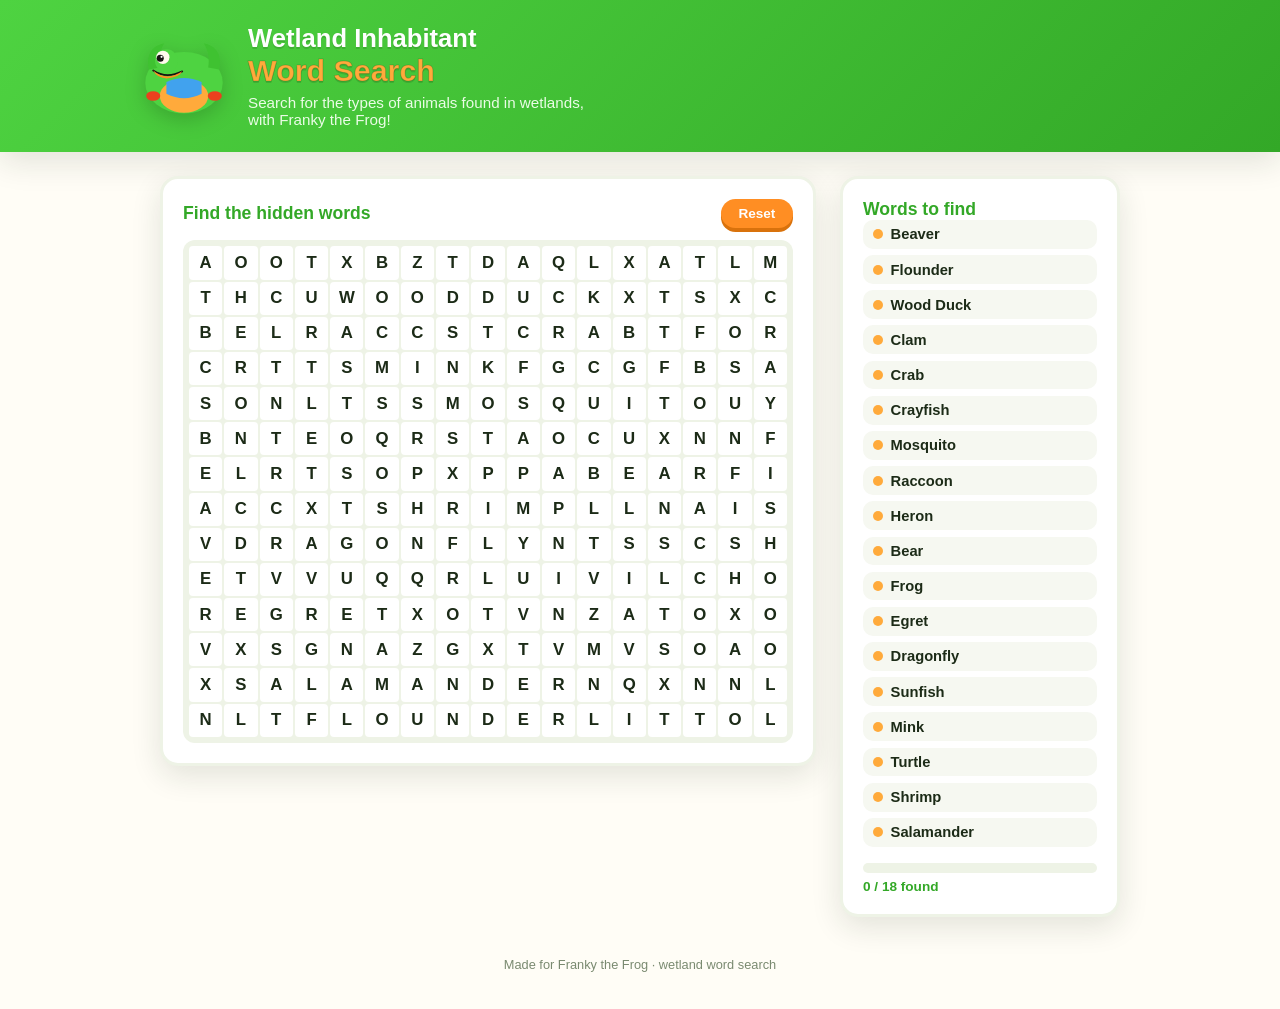
==== index.html @ 20b8e53e "Add Franky-themed wetland word search webapp Static HTML/CSS/JS page that renders the wetland inhabi" ====
<!doctype html>
<html lang="en">
<head>
<meta charset="UTF-8" />
<meta name="viewport" content="width=device-width, initial-scale=1.0" />
<title>Franky's Wetland Word Search</title>
<link rel="icon" href="data:image/svg+xml,%3Csvg xmlns='http://www.w3.org/2000/svg' viewBox='0 0 100 100'%3E%3Ccircle cx='50' cy='55' r='42' fill='%234ED341'/%3E%3Ccircle cx='34' cy='38' r='11' fill='%23fff'/%3E%3Ccircle cx='30' cy='38' r='6' fill='%23111'/%3E%3C/svg%3E" />
<link rel="stylesheet" href="styles.css" />
</head>
<body>
  <div class="pond-bg" aria-hidden="true"></div>

  <header class="site-header">
    <div class="header-inner">
      <div class="mascot" aria-hidden="true">
        <svg viewBox="0 0 200 200" class="franky-svg">
          <ellipse cx="100" cy="120" rx="88" ry="70" fill="#4ED341"/>
          <path d="M20 90 Q10 40 55 30 Q40 55 45 85 Z" fill="#3fc231"/>
          <path d="M180 90 Q190 40 145 30 Q160 55 155 85 Z" fill="#3fc231"/>
          <circle cx="60" cy="70" r="26" fill="#4ED341"/>
          <circle cx="52" cy="62" r="15" fill="#FFF9EC"/>
          <circle cx="46" cy="64" r="8" fill="#161311"/>
          <circle cx="49" cy="61" r="2.4" fill="#fff"/>
          <path d="M30 92 Q60 112 96 94" stroke="#161311" stroke-width="4" fill="none" stroke-linecap="round"/>
          <path d="M30 92 Q60 118 96 94 Q90 108 60 110 Q38 108 30 92Z" fill="#FF8E23"/>
          <ellipse cx="100" cy="150" rx="55" ry="38" fill="#FFAA3B"/>
          <path d="M60 118 Q100 100 140 118 L140 145 Q100 165 60 145 Z" fill="#41A2EE"/>
          <ellipse cx="30" cy="150" rx="16" ry="11" fill="#EA401E"/>
          <ellipse cx="170" cy="150" rx="16" ry="11" fill="#EA401E"/>
        </svg>
      </div>
      <div class="title-block">
        <h1>Wetland Inhabitant<span>Word Search</span></h1>
        <p class="subtitle">Search for the types of animals found in wetlands, with Franky the Frog!</p>
      </div>
    </div>
  </header>

  <main class="layout">
    <section class="puzzle-panel" aria-label="Word search grid">
      <div class="panel-head">
        <h2>Find the hidden words</h2>
        <button id="reset-btn" class="btn-reset" type="button">Reset</button>
      </div>
      <div id="grid" class="grid" role="grid" aria-label="Word search puzzle"></div>
    </section>

    <aside class="word-panel" aria-label="Word list">
      <h2>Words to find</h2>
      <ul id="word-list" class="word-list"></ul>
      <div class="progress">
        <div class="progress-bar"><div id="progress-fill" class="progress-fill"></div></div>
        <span id="progress-label">0 / 18 found</span>
      </div>
    </aside>
  </main>

  <div id="win-banner" class="win-banner hidden" role="status">
    <div class="win-card">
      <div class="win-mascot" aria-hidden="true">
        <svg viewBox="0 0 200 200" class="franky-svg">
          <ellipse cx="100" cy="120" rx="88" ry="70" fill="#4ED341"/>
          <circle cx="60" cy="70" r="26" fill="#4ED341"/>
          <circle cx="52" cy="62" r="15" fill="#FFF9EC"/>
          <circle cx="46" cy="64" r="8" fill="#161311"/>
          <circle cx="49" cy="61" r="2.4" fill="#fff"/>
          <path d="M30 92 Q60 118 96 94 Q90 108 60 110 Q38 108 30 92Z" fill="#FF8E23"/>
          <ellipse cx="100" cy="150" rx="55" ry="38" fill="#FFAA3B"/>
          <path d="M60 118 Q100 100 140 118 L140 145 Q100 165 60 145 Z" fill="#41A2EE"/>
        </svg>
      </div>
      <h2>Ribbit-ing job!</h2>
      <p>You found every wetland inhabitant.</p>
      <button id="play-again-btn" class="btn-reset" type="button">Play again</button>
    </div>
  </div>

  <footer class="site-footer">
    <p>Made for Franky the Frog &middot; wetland word search</p>
  </footer>

  <script src="script.js"></script>
</body>
</html>
---- styles.css ----
:root {
  --green: #4ED341;
  --green-dark: #33a827;
  --orange: #FF8E23;
  --blue: #41A2EE;
  --tan: #FFAA3B;
  --red: #EA401E;
  --ink: #1c2b17;
  --paper: #fffdf6;
  --card: #ffffff;
  --shadow: 0 10px 30px rgba(28, 43, 23, 0.12);
  font-size: 16px;
}

* { box-sizing: border-box; }

html, body {
  margin: 0;
  padding: 0;
  min-height: 100%;
  font-family: "Trebuchet MS", "Segoe UI", Verdana, sans-serif;
  color: var(--ink);
  background: var(--paper);
}

.pond-bg {
  position: fixed;
  inset: 0;
  z-index: -1;
  background:
    radial-gradient(circle at 8% 12%, rgba(78, 211, 65, 0.18), transparent 40%),
    radial-gradient(circle at 92% 20%, rgba(65, 162, 238, 0.15), transparent 45%),
    radial-gradient(circle at 50% 95%, rgba(255, 170, 59, 0.16), transparent 50%),
    var(--paper);
}

.site-header {
  background: linear-gradient(135deg, var(--green) 0%, var(--green-dark) 100%);
  padding: 1.5rem 1.25rem;
  box-shadow: var(--shadow);
}

.header-inner {
  max-width: 1000px;
  margin: 0 auto;
  display: flex;
  align-items: center;
  gap: 1.25rem;
}

.mascot { flex: 0 0 auto; }

.franky-svg {
  width: 88px;
  height: 88px;
  filter: drop-shadow(0 6px 10px rgba(0,0,0,0.18));
}

.title-block h1 {
  margin: 0;
  font-size: 1.6rem;
  line-height: 1.15;
  color: #fff;
  text-shadow: 0 2px 0 rgba(0,0,0,0.12);
  display: flex;
  flex-direction: column;
}

.title-block h1 span {
  font-size: 1.9rem;
  color: var(--tan);
  -webkit-text-stroke: 1px rgba(0,0,0,0.15);
}

.subtitle {
  margin: 0.35rem 0 0;
  color: #eafce6;
  font-size: 0.95rem;
  max-width: 40ch;
}

.layout {
  max-width: 1000px;
  margin: 1.5rem auto 2.5rem;
  padding: 0 1.25rem;
  display: grid;
  grid-template-columns: 1fr 280px;
  gap: 1.5rem;
  align-items: start;
}

.puzzle-panel, .word-panel {
  background: var(--card);
  border-radius: 18px;
  box-shadow: var(--shadow);
  padding: 1.25rem;
  border: 3px solid #eef3e6;
}

.panel-head {
  display: flex;
  align-items: center;
  justify-content: space-between;
  margin-bottom: 0.75rem;
}

.panel-head h2, .word-panel h2 {
  margin: 0;
  font-size: 1.1rem;
  color: var(--green-dark);
}

.btn-reset {
  background: var(--orange);
  color: #fff;
  border: none;
  border-radius: 999px;
  padding: 0.45rem 1.1rem;
  font-weight: 700;
  font-size: 0.85rem;
  cursor: pointer;
  box-shadow: 0 4px 0 #d9720c;
  transition: transform 0.08s ease;
}
.btn-reset:active { transform: translateY(2px); box-shadow: 0 2px 0 #d9720c; }
.btn-reset:hover { filter: brightness(1.05); }

.grid {
  display: grid;
  gap: 2px;
  user-select: none;
  touch-action: none;
  width: 100%;
  aspect-ratio: 17 / 14;
  background: #eef3e6;
  border-radius: 12px;
  padding: 6px;
}

.cell {
  display: flex;
  align-items: center;
  justify-content: center;
  font-weight: 700;
  font-size: clamp(0.55rem, 1.6vw, 1.05rem);
  background: #fff;
  border-radius: 4px;
  color: var(--ink);
  cursor: pointer;
  position: relative;
}

.cell.selecting {
  background: var(--blue);
  color: #fff;
}

.cell.found {
  color: #fff;
}

.word-list {
  list-style: none;
  margin: 0;
  padding: 0;
  display: flex;
  flex-direction: column;
  gap: 0.4rem;
}

.word-list li {
  padding: 0.4rem 0.6rem;
  border-radius: 10px;
  background: #f6f8f1;
  font-weight: 600;
  text-transform: capitalize;
  font-size: 0.92rem;
  display: flex;
  align-items: center;
  gap: 0.5rem;
  transition: background 0.2s ease, color 0.2s ease;
}

.word-list li::before {
  content: "";
  width: 10px;
  height: 10px;
  border-radius: 50%;
  background: var(--tan);
  flex: 0 0 auto;
}

.word-list li.found {
  background: var(--green);
  color: #fff;
  text-decoration: line-through;
  text-decoration-thickness: 2px;
}

.word-list li.found::before {
  background: #fff;
}

.progress {
  margin-top: 1rem;
  display: flex;
  flex-direction: column;
  gap: 0.4rem;
}

.progress-bar {
  height: 10px;
  border-radius: 999px;
  background: #eef3e6;
  overflow: hidden;
}

.progress-fill {
  height: 100%;
  width: 0%;
  background: linear-gradient(90deg, var(--green), var(--blue));
  transition: width 0.35s ease;
}

#progress-label {
  font-size: 0.85rem;
  font-weight: 700;
  color: var(--green-dark);
}

.win-banner {
  position: fixed;
  inset: 0;
  display: flex;
  align-items: center;
  justify-content: center;
  background: rgba(28, 43, 23, 0.55);
  z-index: 50;
  padding: 1rem;
}

.win-banner.hidden { display: none; }

.win-card {
  background: #fff;
  border-radius: 20px;
  padding: 2rem;
  text-align: center;
  max-width: 320px;
  box-shadow: var(--shadow);
}

.win-mascot .franky-svg { width: 110px; height: 110px; margin-bottom: 0.5rem; }

.win-card h2 { color: var(--green-dark); margin: 0.25rem 0; }
.win-card p { color: #555; margin: 0 0 1rem; }

.site-footer {
  text-align: center;
  color: #7a8a70;
  font-size: 0.8rem;
  padding-bottom: 1.5rem;
}

@media (max-width: 720px) {
  .layout {
    grid-template-columns: 1fr;
  }
  .header-inner { gap: 0.85rem; }
  .franky-svg { width: 64px; height: 64px; }
  .title-block h1 { font-size: 1.25rem; }
  .title-block h1 span { font-size: 1.45rem; }
}
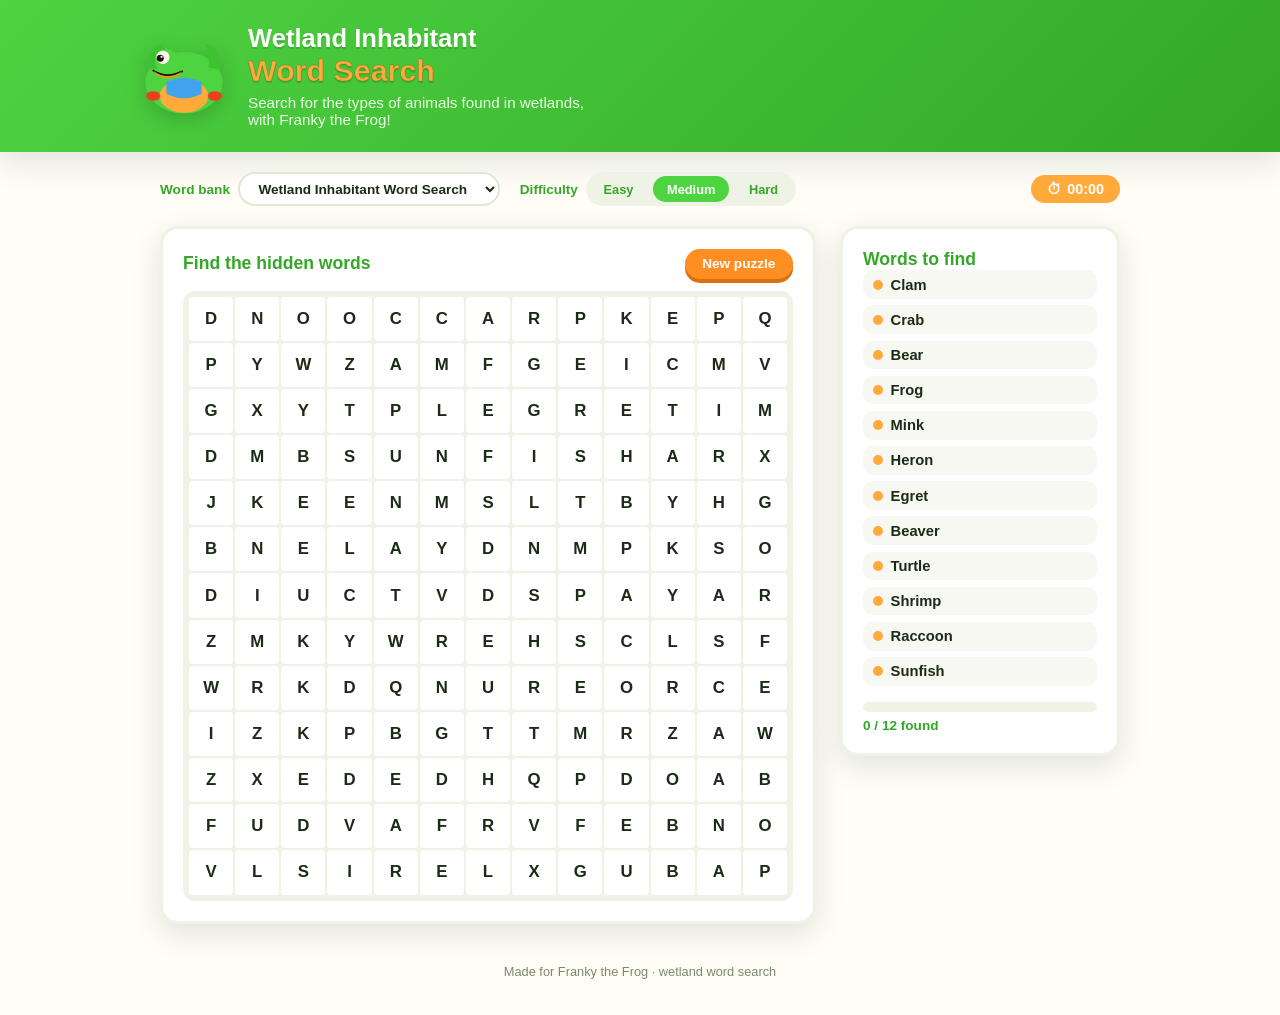
==== commit 2ec2dfce: "Add difficulty levels, word bank selector, and a completion timer Introduces three word banks (Wetla" ====
--- a/index.html
+++ b/index.html
@@ -30,29 +30,50 @@
         </svg>
       </div>
       <div class="title-block">
-        <h1>Wetland Inhabitant<span>Word Search</span></h1>
-        <p class="subtitle">Search for the types of animals found in wetlands, with Franky the Frog!</p>
+        <h1 id="title-main">Wetland Inhabitant<span id="title-sub">Word Search</span></h1>
+        <p class="subtitle" id="subtitle-text">Search for the types of animals found in wetlands, with Franky the Frog!</p>
       </div>
     </div>
   </header>
 
-  <main class="layout">
-    <section class="puzzle-panel" aria-label="Word search grid">
-      <div class="panel-head">
-        <h2>Find the hidden words</h2>
-        <button id="reset-btn" class="btn-reset" type="button">Reset</button>
+  <main>
+    <div class="controls-bar">
+      <div class="control-group">
+        <label for="bank-select">Word bank</label>
+        <select id="bank-select"></select>
       </div>
-      <div id="grid" class="grid" role="grid" aria-label="Word search puzzle"></div>
-    </section>
+      <div class="control-group">
+        <span class="control-label">Difficulty</span>
+        <div class="difficulty-buttons" id="difficulty-buttons" role="group" aria-label="Difficulty">
+          <button data-difficulty="easy" type="button">Easy</button>
+          <button data-difficulty="medium" type="button">Medium</button>
+          <button data-difficulty="hard" type="button">Hard</button>
+        </div>
+      </div>
+      <div class="timer-badge">
+        <span aria-hidden="true">⏱</span>
+        <span id="timer-display">00:00</span>
+      </div>
+    </div>
 
-    <aside class="word-panel" aria-label="Word list">
-      <h2>Words to find</h2>
-      <ul id="word-list" class="word-list"></ul>
-      <div class="progress">
-        <div class="progress-bar"><div id="progress-fill" class="progress-fill"></div></div>
-        <span id="progress-label">0 / 18 found</span>
-      </div>
-    </aside>
+    <div class="layout">
+      <section class="puzzle-panel" aria-label="Word search grid">
+        <div class="panel-head">
+          <h2>Find the hidden words</h2>
+          <button id="reset-btn" class="btn-reset" type="button">New puzzle</button>
+        </div>
+        <div id="grid" class="grid" role="grid" aria-label="Word search puzzle"></div>
+      </section>
+
+      <aside class="word-panel" aria-label="Word list">
+        <h2>Words to find</h2>
+        <ul id="word-list" class="word-list"></ul>
+        <div class="progress">
+          <div class="progress-bar"><div id="progress-fill" class="progress-fill"></div></div>
+          <span id="progress-label">0 / 0 found</span>
+        </div>
+      </aside>
+    </div>
   </main>
 
   <div id="win-banner" class="win-banner hidden" role="status">
@@ -70,7 +91,7 @@
         </svg>
       </div>
       <h2>Ribbit-ing job!</h2>
-      <p>You found every wetland inhabitant.</p>
+      <p id="win-message">You found every word.</p>
       <button id="play-again-btn" class="btn-reset" type="button">Play again</button>
     </div>
   </div>
--- a/styles.css
+++ b/styles.css
@@ -79,9 +79,83 @@
   max-width: 40ch;
 }
 
+.controls-bar {
+  max-width: 1000px;
+  margin: 1.25rem auto 0;
+  padding: 0 1.25rem;
+  display: flex;
+  flex-wrap: wrap;
+  align-items: center;
+  gap: 1.25rem;
+}
+
+.control-group {
+  display: flex;
+  align-items: center;
+  gap: 0.5rem;
+  font-size: 0.85rem;
+  font-weight: 700;
+  color: var(--green-dark);
+}
+
+.control-group label,
+.control-label {
+  white-space: nowrap;
+}
+
+#bank-select {
+  font-family: inherit;
+  font-weight: 700;
+  font-size: 0.85rem;
+  color: var(--ink);
+  background: #fff;
+  border: 2px solid #dfe8d5;
+  border-radius: 999px;
+  padding: 0.4rem 0.9rem;
+  cursor: pointer;
+}
+
+.difficulty-buttons {
+  display: flex;
+  gap: 0.4rem;
+  background: #eef3e6;
+  padding: 0.25rem;
+  border-radius: 999px;
+}
+
+.difficulty-buttons button {
+  border: none;
+  background: transparent;
+  padding: 0.35rem 0.85rem;
+  border-radius: 999px;
+  font-weight: 700;
+  font-size: 0.8rem;
+  color: var(--green-dark);
+  cursor: pointer;
+}
+
+.difficulty-buttons button.active {
+  background: var(--green);
+  color: #fff;
+}
+
+.timer-badge {
+  margin-left: auto;
+  display: flex;
+  align-items: center;
+  gap: 0.4rem;
+  background: var(--tan);
+  color: #fff;
+  font-weight: 700;
+  font-size: 0.9rem;
+  padding: 0.4rem 1rem;
+  border-radius: 999px;
+  font-variant-numeric: tabular-nums;
+}
+
 .layout {
   max-width: 1000px;
-  margin: 1.5rem auto 2.5rem;
+  margin: 1.25rem auto 2.5rem;
   padding: 0 1.25rem;
   display: grid;
   grid-template-columns: 1fr 280px;
@@ -142,7 +216,7 @@
   align-items: center;
   justify-content: center;
   font-weight: 700;
-  font-size: clamp(0.55rem, 1.6vw, 1.05rem);
+  font-size: var(--cell-font, clamp(0.55rem, 1.6vw, 1.05rem));
   background: #fff;
   border-radius: 4px;
   color: var(--ink);
@@ -270,4 +344,6 @@
   .franky-svg { width: 64px; height: 64px; }
   .title-block h1 { font-size: 1.25rem; }
   .title-block h1 span { font-size: 1.45rem; }
-}
+  .controls-bar { gap: 0.75rem; }
+  .timer-badge { margin-left: 0; }
+}
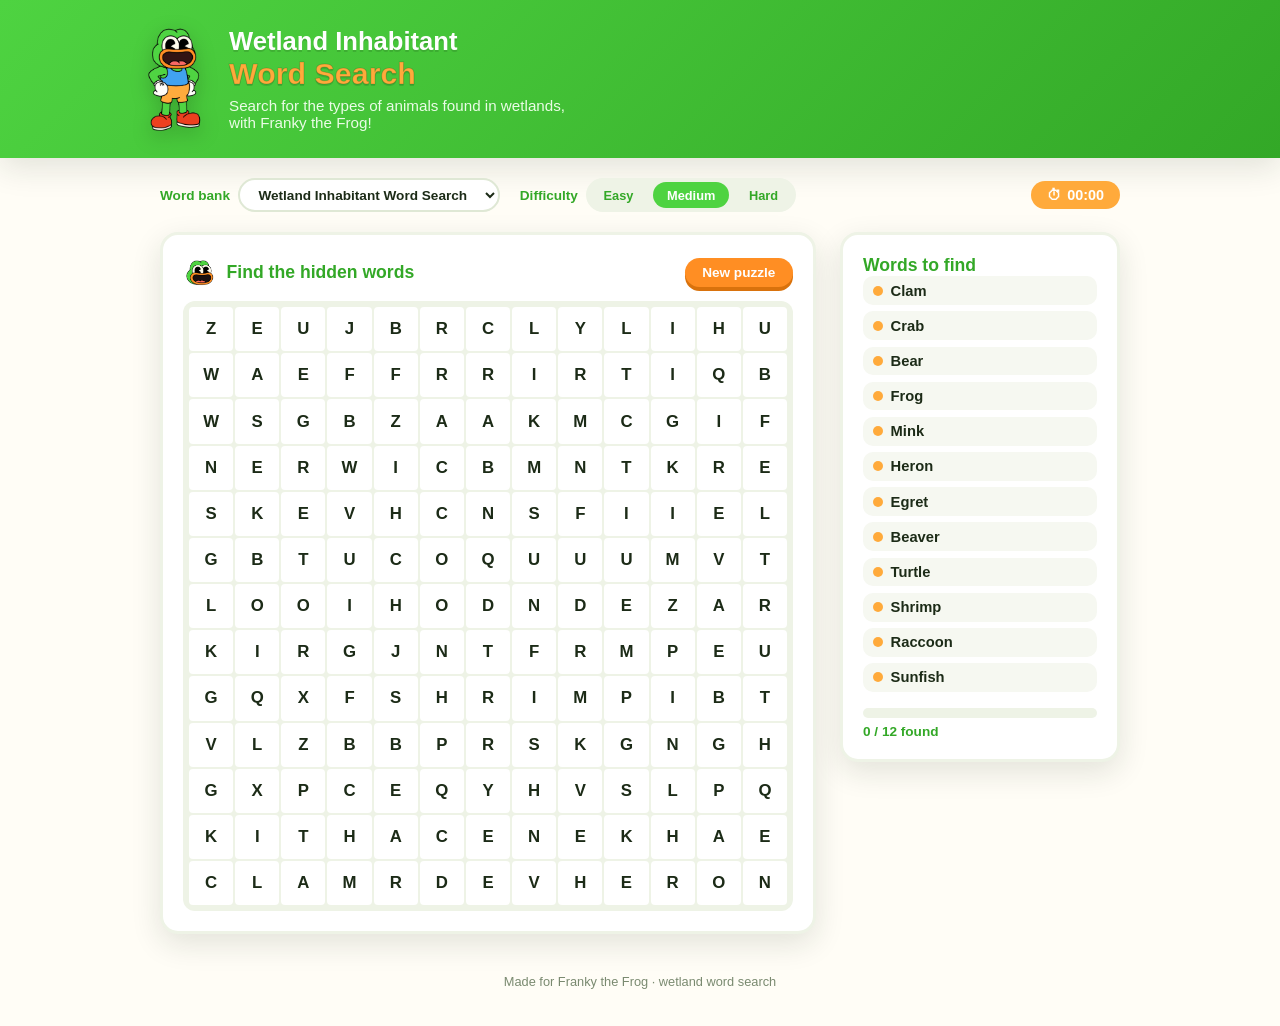
==== commit d9dc9eaf: "Replace SVG mascot with real Franky artwork Swaps the hand-drawn SVG frog for the uploaded Franky PN" ====
--- a/index.html
+++ b/index.html
@@ -4,7 +4,7 @@
 <meta charset="UTF-8" />
 <meta name="viewport" content="width=device-width, initial-scale=1.0" />
 <title>Franky's Wetland Word Search</title>
-<link rel="icon" href="data:image/svg+xml,%3Csvg xmlns='http://www.w3.org/2000/svg' viewBox='0 0 100 100'%3E%3Ccircle cx='50' cy='55' r='42' fill='%234ED341'/%3E%3Ccircle cx='34' cy='38' r='11' fill='%23fff'/%3E%3Ccircle cx='30' cy='38' r='6' fill='%23111'/%3E%3C/svg%3E" />
+<link rel="icon" href="frany_head_smile.png" />
 <link rel="stylesheet" href="styles.css" />
 </head>
 <body>
@@ -13,21 +13,7 @@
   <header class="site-header">
     <div class="header-inner">
       <div class="mascot" aria-hidden="true">
-        <svg viewBox="0 0 200 200" class="franky-svg">
-          <ellipse cx="100" cy="120" rx="88" ry="70" fill="#4ED341"/>
-          <path d="M20 90 Q10 40 55 30 Q40 55 45 85 Z" fill="#3fc231"/>
-          <path d="M180 90 Q190 40 145 30 Q160 55 155 85 Z" fill="#3fc231"/>
-          <circle cx="60" cy="70" r="26" fill="#4ED341"/>
-          <circle cx="52" cy="62" r="15" fill="#FFF9EC"/>
-          <circle cx="46" cy="64" r="8" fill="#161311"/>
-          <circle cx="49" cy="61" r="2.4" fill="#fff"/>
-          <path d="M30 92 Q60 112 96 94" stroke="#161311" stroke-width="4" fill="none" stroke-linecap="round"/>
-          <path d="M30 92 Q60 118 96 94 Q90 108 60 110 Q38 108 30 92Z" fill="#FF8E23"/>
-          <ellipse cx="100" cy="150" rx="55" ry="38" fill="#FFAA3B"/>
-          <path d="M60 118 Q100 100 140 118 L140 145 Q100 165 60 145 Z" fill="#41A2EE"/>
-          <ellipse cx="30" cy="150" rx="16" ry="11" fill="#EA401E"/>
-          <ellipse cx="170" cy="150" rx="16" ry="11" fill="#EA401E"/>
-        </svg>
+        <img src="franky_right.png" alt="" class="franky-img header-franky-img" />
       </div>
       <div class="title-block">
         <h1 id="title-main">Wetland Inhabitant<span id="title-sub">Word Search</span></h1>
@@ -59,7 +45,10 @@
     <div class="layout">
       <section class="puzzle-panel" aria-label="Word search grid">
         <div class="panel-head">
-          <h2>Find the hidden words</h2>
+          <div class="panel-head-title">
+            <img id="mascot-feedback" src="frany_head_smile.png" alt="" class="mascot-feedback" />
+            <h2>Find the hidden words</h2>
+          </div>
           <button id="reset-btn" class="btn-reset" type="button">New puzzle</button>
         </div>
         <div id="grid" class="grid" role="grid" aria-label="Word search puzzle"></div>
@@ -79,16 +68,7 @@
   <div id="win-banner" class="win-banner hidden" role="status">
     <div class="win-card">
       <div class="win-mascot" aria-hidden="true">
-        <svg viewBox="0 0 200 200" class="franky-svg">
-          <ellipse cx="100" cy="120" rx="88" ry="70" fill="#4ED341"/>
-          <circle cx="60" cy="70" r="26" fill="#4ED341"/>
-          <circle cx="52" cy="62" r="15" fill="#FFF9EC"/>
-          <circle cx="46" cy="64" r="8" fill="#161311"/>
-          <circle cx="49" cy="61" r="2.4" fill="#fff"/>
-          <path d="M30 92 Q60 118 96 94 Q90 108 60 110 Q38 108 30 92Z" fill="#FF8E23"/>
-          <ellipse cx="100" cy="150" rx="55" ry="38" fill="#FFAA3B"/>
-          <path d="M60 118 Q100 100 140 118 L140 145 Q100 165 60 145 Z" fill="#41A2EE"/>
-        </svg>
+        <img src="frany_head_smile.png" alt="" class="franky-img win-franky-img" />
       </div>
       <h2>Ribbit-ing job!</h2>
       <p id="win-message">You found every word.</p>
--- a/styles.css
+++ b/styles.css
@@ -50,10 +50,20 @@
 
 .mascot { flex: 0 0 auto; }
 
-.franky-svg {
-  width: 88px;
-  height: 88px;
+.franky-img {
+  display: block;
   filter: drop-shadow(0 6px 10px rgba(0,0,0,0.18));
+}
+
+.header-franky-img {
+  height: 110px;
+  width: auto;
+}
+
+.win-franky-img {
+  height: 110px;
+  width: auto;
+  margin: 0 auto 0.5rem;
 }
 
 .title-block h1 {
@@ -182,6 +192,29 @@
   margin: 0;
   font-size: 1.1rem;
   color: var(--green-dark);
+}
+
+.panel-head-title {
+  display: flex;
+  align-items: center;
+  gap: 0.6rem;
+}
+
+.mascot-feedback {
+  width: 34px;
+  height: 34px;
+  object-fit: contain;
+  transition: transform 0.15s ease;
+}
+
+.mascot-feedback.miss {
+  animation: mascot-shake 0.5s ease;
+}
+
+@keyframes mascot-shake {
+  0%, 100% { transform: rotate(0deg); }
+  25% { transform: rotate(-12deg); }
+  75% { transform: rotate(12deg); }
 }
 
 .btn-reset {
@@ -324,8 +357,6 @@
   box-shadow: var(--shadow);
 }
 
-.win-mascot .franky-svg { width: 110px; height: 110px; margin-bottom: 0.5rem; }
-
 .win-card h2 { color: var(--green-dark); margin: 0.25rem 0; }
 .win-card p { color: #555; margin: 0 0 1rem; }
 
@@ -341,7 +372,7 @@
     grid-template-columns: 1fr;
   }
   .header-inner { gap: 0.85rem; }
-  .franky-svg { width: 64px; height: 64px; }
+  .header-franky-img { height: 72px; }
   .title-block h1 { font-size: 1.25rem; }
   .title-block h1 span { font-size: 1.45rem; }
   .controls-bar { gap: 0.75rem; }
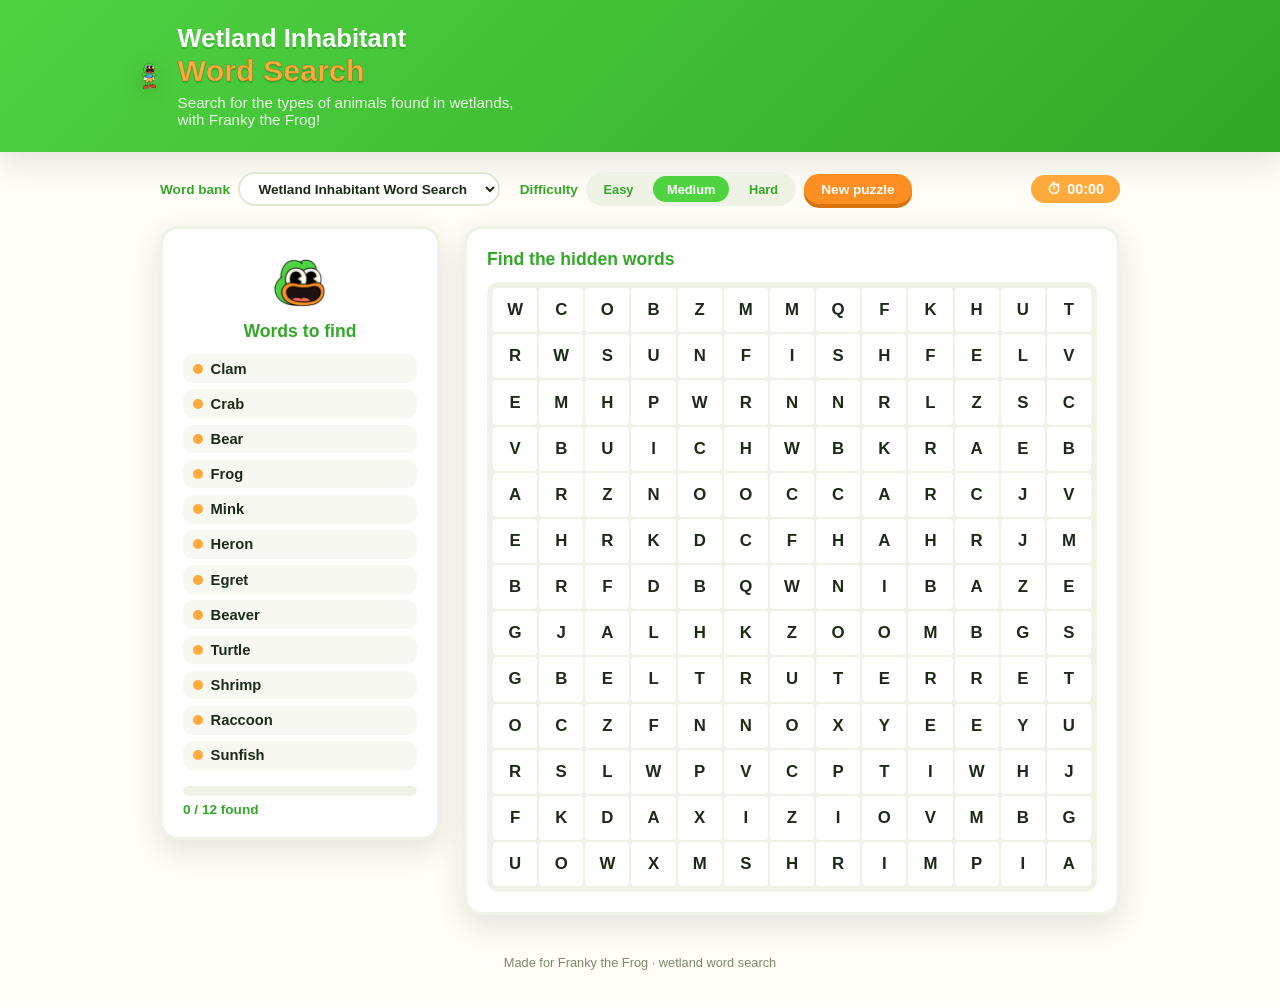
==== commit 586ec258: "Resize mascot images and rework layout for cleaner UX Shrinks the header mascot (75% smaller) and th" ====
--- a/index.html
+++ b/index.html
@@ -35,6 +35,7 @@
           <button data-difficulty="medium" type="button">Medium</button>
           <button data-difficulty="hard" type="button">Hard</button>
         </div>
+        <button id="reset-btn" class="btn-reset" type="button">New puzzle</button>
       </div>
       <div class="timer-badge">
         <span aria-hidden="true">⏱</span>
@@ -43,18 +44,8 @@
     </div>
 
     <div class="layout">
-      <section class="puzzle-panel" aria-label="Word search grid">
-        <div class="panel-head">
-          <div class="panel-head-title">
-            <img id="mascot-feedback" src="frany_head_smile.png" alt="" class="mascot-feedback" />
-            <h2>Find the hidden words</h2>
-          </div>
-          <button id="reset-btn" class="btn-reset" type="button">New puzzle</button>
-        </div>
-        <div id="grid" class="grid" role="grid" aria-label="Word search puzzle"></div>
-      </section>
-
       <aside class="word-panel" aria-label="Word list">
+        <img id="mascot-feedback" src="frany_head_smile.png" alt="" class="mascot-feedback" />
         <h2>Words to find</h2>
         <ul id="word-list" class="word-list"></ul>
         <div class="progress">
@@ -62,6 +53,13 @@
           <span id="progress-label">0 / 0 found</span>
         </div>
       </aside>
+
+      <section class="puzzle-panel" aria-label="Word search grid">
+        <div class="panel-head">
+          <h2>Find the hidden words</h2>
+        </div>
+        <div id="grid" class="grid" role="grid" aria-label="Word search puzzle"></div>
+      </section>
     </div>
   </main>
 
--- a/styles.css
+++ b/styles.css
@@ -56,12 +56,12 @@
 }
 
 .header-franky-img {
-  height: 110px;
+  height: 28px;
   width: auto;
 }
 
 .win-franky-img {
-  height: 110px;
+  height: 55px;
   width: auto;
   margin: 0 auto 0.5rem;
 }
@@ -168,7 +168,7 @@
   margin: 1.25rem auto 2.5rem;
   padding: 0 1.25rem;
   display: grid;
-  grid-template-columns: 1fr 280px;
+  grid-template-columns: 280px 1fr;
   gap: 1.5rem;
   align-items: start;
 }
@@ -194,16 +194,25 @@
   color: var(--green-dark);
 }
 
-.panel-head-title {
-  display: flex;
-  align-items: center;
-  gap: 0.6rem;
+.word-panel {
+  text-align: center;
+}
+
+.word-panel h2 {
+  margin-bottom: 0.75rem;
+}
+
+.word-panel .word-list,
+.word-panel .progress {
+  text-align: left;
 }
 
 .mascot-feedback {
-  width: 34px;
-  height: 34px;
+  display: block;
+  width: 64px;
+  height: 64px;
   object-fit: contain;
+  margin: 0 auto 0.5rem;
   transition: transform 0.15s ease;
 }
 
@@ -372,7 +381,7 @@
     grid-template-columns: 1fr;
   }
   .header-inner { gap: 0.85rem; }
-  .header-franky-img { height: 72px; }
+  .header-franky-img { height: 18px; }
   .title-block h1 { font-size: 1.25rem; }
   .title-block h1 span { font-size: 1.45rem; }
   .controls-bar { gap: 0.75rem; }
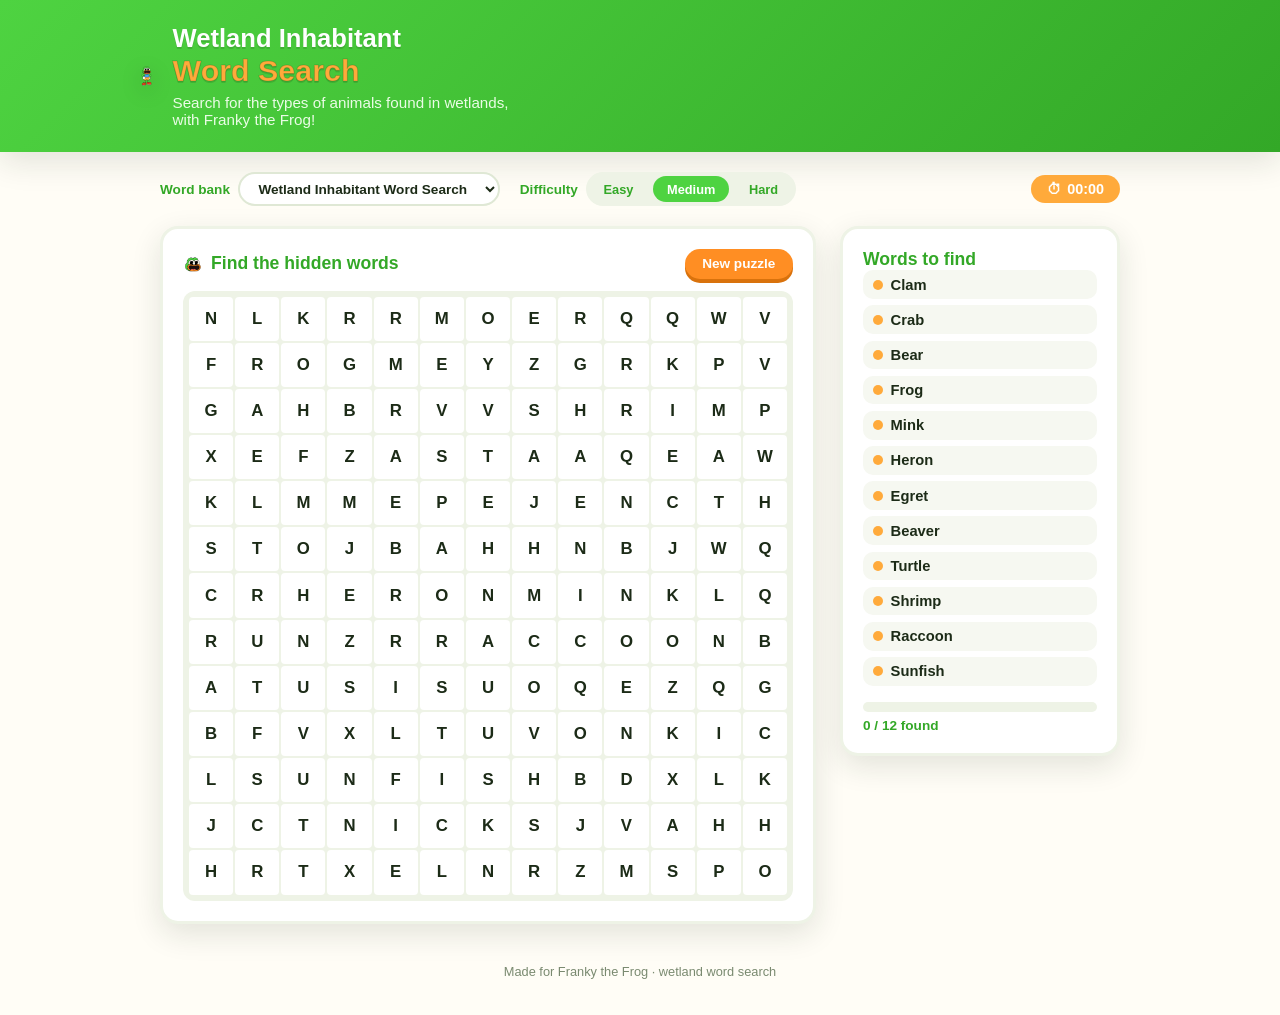
==== commit 645714a0: "Revert layout to grid-first, shrink mascot images much further The word-list-first layout made the s" ====
--- a/index.html
+++ b/index.html
@@ -35,7 +35,6 @@
           <button data-difficulty="medium" type="button">Medium</button>
           <button data-difficulty="hard" type="button">Hard</button>
         </div>
-        <button id="reset-btn" class="btn-reset" type="button">New puzzle</button>
       </div>
       <div class="timer-badge">
         <span aria-hidden="true">⏱</span>
@@ -44,8 +43,18 @@
     </div>
 
     <div class="layout">
+      <section class="puzzle-panel" aria-label="Word search grid">
+        <div class="panel-head">
+          <div class="panel-head-title">
+            <img id="mascot-feedback" src="frany_head_smile.png" alt="" class="mascot-feedback" />
+            <h2>Find the hidden words</h2>
+          </div>
+          <button id="reset-btn" class="btn-reset" type="button">New puzzle</button>
+        </div>
+        <div id="grid" class="grid" role="grid" aria-label="Word search puzzle"></div>
+      </section>
+
       <aside class="word-panel" aria-label="Word list">
-        <img id="mascot-feedback" src="frany_head_smile.png" alt="" class="mascot-feedback" />
         <h2>Words to find</h2>
         <ul id="word-list" class="word-list"></ul>
         <div class="progress">
@@ -53,13 +62,6 @@
           <span id="progress-label">0 / 0 found</span>
         </div>
       </aside>
-
-      <section class="puzzle-panel" aria-label="Word search grid">
-        <div class="panel-head">
-          <h2>Find the hidden words</h2>
-        </div>
-        <div id="grid" class="grid" role="grid" aria-label="Word search puzzle"></div>
-      </section>
     </div>
   </main>
 
--- a/styles.css
+++ b/styles.css
@@ -56,12 +56,12 @@
 }
 
 .header-franky-img {
-  height: 28px;
+  height: 20px;
   width: auto;
 }
 
 .win-franky-img {
-  height: 55px;
+  height: 46px;
   width: auto;
   margin: 0 auto 0.5rem;
 }
@@ -168,7 +168,7 @@
   margin: 1.25rem auto 2.5rem;
   padding: 0 1.25rem;
   display: grid;
-  grid-template-columns: 280px 1fr;
+  grid-template-columns: 1fr 280px;
   gap: 1.5rem;
   align-items: start;
 }
@@ -194,25 +194,17 @@
   color: var(--green-dark);
 }
 
-.word-panel {
-  text-align: center;
-}
-
-.word-panel h2 {
-  margin-bottom: 0.75rem;
-}
-
-.word-panel .word-list,
-.word-panel .progress {
-  text-align: left;
+.panel-head-title {
+  display: flex;
+  align-items: center;
+  gap: 0.5rem;
 }
 
 .mascot-feedback {
   display: block;
-  width: 64px;
-  height: 64px;
+  width: 20px;
+  height: 20px;
   object-fit: contain;
-  margin: 0 auto 0.5rem;
   transition: transform 0.15s ease;
 }
 
@@ -381,7 +373,7 @@
     grid-template-columns: 1fr;
   }
   .header-inner { gap: 0.85rem; }
-  .header-franky-img { height: 18px; }
+  .header-franky-img { height: 16px; }
   .title-block h1 { font-size: 1.25rem; }
   .title-block h1 span { font-size: 1.45rem; }
   .controls-bar { gap: 0.75rem; }
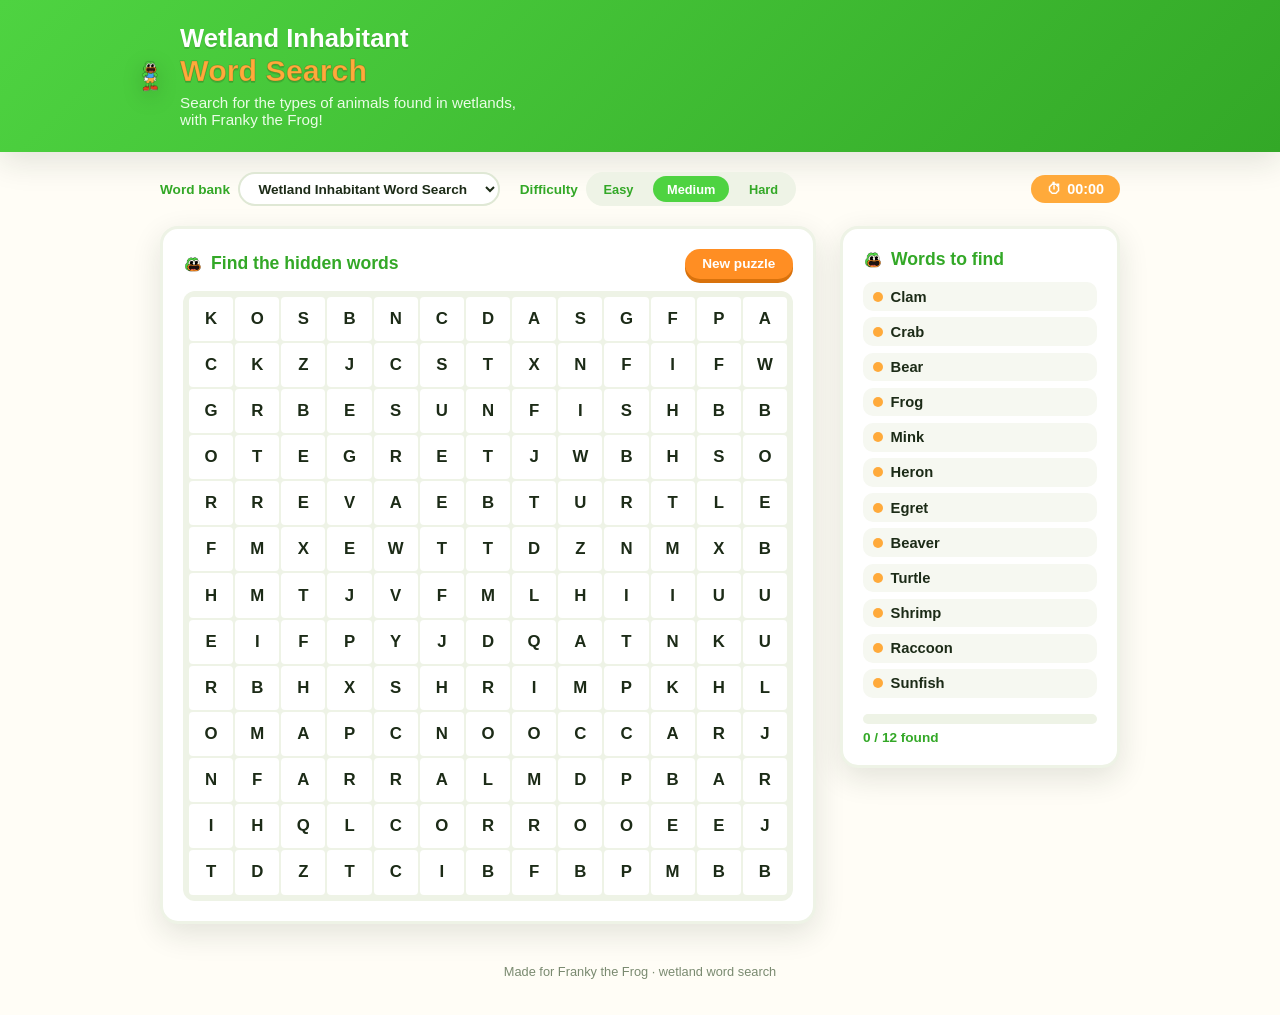
==== commit 140d9f16: "Bigger header logo, add mascot icon to Words to find heading Header Franky logo up 60% (20px -> 32px" ====
--- a/index.html
+++ b/index.html
@@ -55,7 +55,10 @@
       </section>
 
       <aside class="word-panel" aria-label="Word list">
-        <h2>Words to find</h2>
+        <div class="word-panel-title">
+          <img src="frany_head_smile.png" alt="" class="word-panel-icon" />
+          <h2>Words to find</h2>
+        </div>
         <ul id="word-list" class="word-list"></ul>
         <div class="progress">
           <div class="progress-bar"><div id="progress-fill" class="progress-fill"></div></div>
--- a/styles.css
+++ b/styles.css
@@ -56,7 +56,7 @@
 }
 
 .header-franky-img {
-  height: 20px;
+  height: 32px;
   width: auto;
 }
 
@@ -194,13 +194,19 @@
   color: var(--green-dark);
 }
 
-.panel-head-title {
+.panel-head-title,
+.word-panel-title {
   display: flex;
   align-items: center;
   gap: 0.5rem;
 }
 
-.mascot-feedback {
+.word-panel-title {
+  margin-bottom: 0.75rem;
+}
+
+.mascot-feedback,
+.word-panel-icon {
   display: block;
   width: 20px;
   height: 20px;
@@ -373,7 +379,7 @@
     grid-template-columns: 1fr;
   }
   .header-inner { gap: 0.85rem; }
-  .header-franky-img { height: 16px; }
+  .header-franky-img { height: 26px; }
   .title-block h1 { font-size: 1.25rem; }
   .title-block h1 span { font-size: 1.45rem; }
   .controls-bar { gap: 0.75rem; }
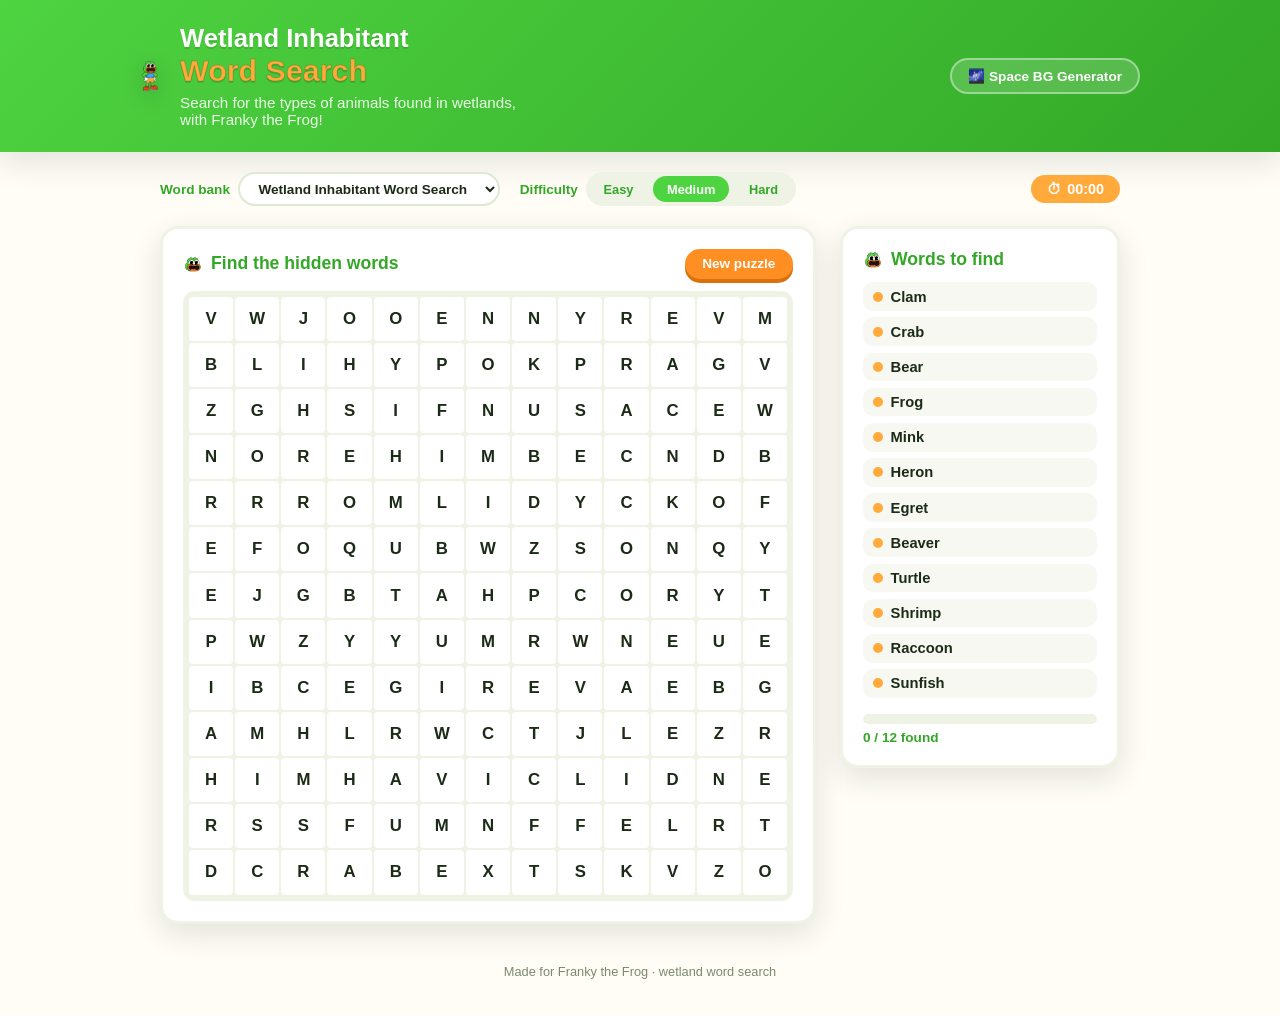
==== commit a4e21c8b: "Add pixel-art space background generator subpage New space-generator.html/js/css page inspired by De" ====
--- a/index.html
+++ b/index.html
@@ -19,6 +19,7 @@
         <h1 id="title-main">Wetland Inhabitant<span id="title-sub">Word Search</span></h1>
         <p class="subtitle" id="subtitle-text">Search for the types of animals found in wetlands, with Franky the Frog!</p>
       </div>
+      <a class="space-gen-link" href="space-generator.html">🌌 Space BG Generator</a>
     </div>
   </header>
 
--- a/styles.css
+++ b/styles.css
@@ -89,6 +89,26 @@
   max-width: 40ch;
 }
 
+.space-gen-link {
+  flex: 0 0 auto;
+  margin-left: auto;
+  display: inline-flex;
+  align-items: center;
+  gap: 0.35rem;
+  background: rgba(255, 255, 255, 0.16);
+  color: #fff;
+  text-decoration: none;
+  font-weight: 700;
+  font-size: 0.85rem;
+  padding: 0.5rem 1rem;
+  border-radius: 999px;
+  border: 2px solid rgba(255, 255, 255, 0.4);
+  white-space: nowrap;
+  transition: background 0.15s ease, transform 0.08s ease;
+}
+.space-gen-link:hover { background: rgba(255, 255, 255, 0.28); }
+.space-gen-link:active { transform: translateY(1px); }
+
 .controls-bar {
   max-width: 1000px;
   margin: 1.25rem auto 0;
@@ -378,10 +398,11 @@
   .layout {
     grid-template-columns: 1fr;
   }
-  .header-inner { gap: 0.85rem; }
+  .header-inner { gap: 0.85rem; flex-wrap: wrap; }
   .header-franky-img { height: 26px; }
   .title-block h1 { font-size: 1.25rem; }
   .title-block h1 span { font-size: 1.45rem; }
   .controls-bar { gap: 0.75rem; }
   .timer-badge { margin-left: 0; }
-}
+  .space-gen-link { margin-left: 0; font-size: 0.78rem; padding: 0.4rem 0.8rem; }
+}
